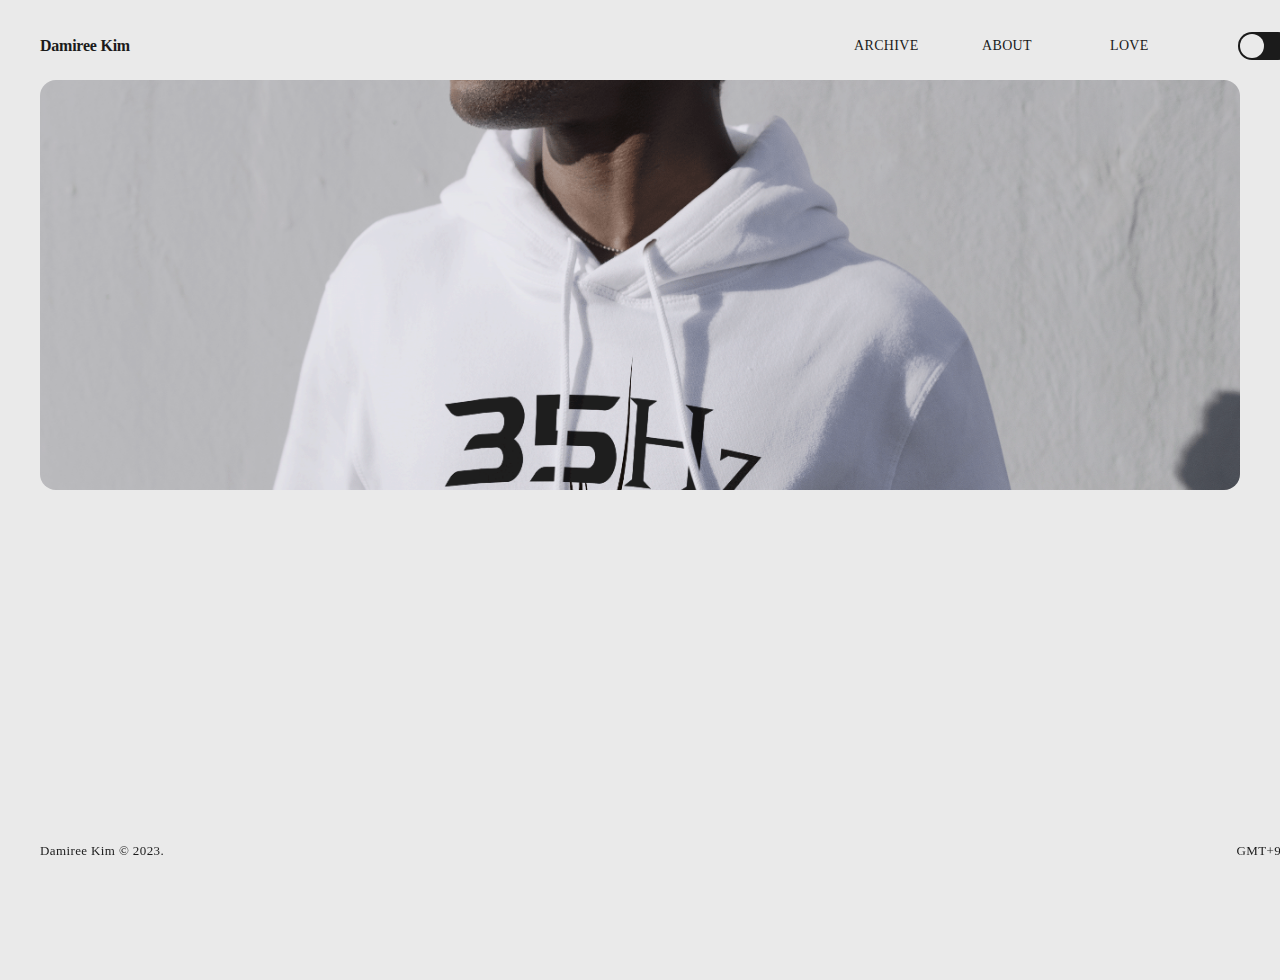
==== index.html @ 9832e416 "Update index.html" ====
<!DOCTYPE html>
<html>
<head>
    <meta charset="UTF-8">
    <meta name="viewport" content="width=device-width, initial-scale=1.0">
    <link rel="stylesheet" href="css/font.css">
    <link rel="stylesheet" href="https://cdnjs.cloudflare.com/ajax/libs/font-awesome/5.15.3/css/all.min.css">
    <!-- Bootstrap -->
    <link href="https://cdn.jsdelivr.net/npm/bootstrap@5.3.0-alpha2/dist/css/bootstrap.min.css" rel="stylesheet" integrity="sha384-aFq/bzH65dt+w6FI2ooMVUpc+21e0SRygnTpmBvdBgSdnuTN7QbdgL+OapgHtvPp" crossorigin="anonymous">
    <!-- My own css -->
    <link rel="stylesheet" href="css/general.css">
    <link rel="stylesheet" href="css/header.css">
    <!-- Favicon- Other meta tags, styles, and scripts go here -->
    <link rel="icon" type="image/x-icon" href="src/favicon.svg">
    <!-- Favicon- For modern browsers, you can also use this line -->
    <link rel="icon" type="image/png" sizes="32x32" href="src/favicon.svg">

    <title>Damiree Kim</title>
</head>
<body style="height: 100vh;">
    <header class="gnb w-100">
        <div class="logo display4">
            <a href="index.html">Damiree Kim</a>
        </div>
        <nav class="menu"> 
            <div class="menu-icon">
               <svg xmlns="http://www.w3.org/2000/svg" width="28" height="28" viewBox="0 0 28 28" fill="none">
                  <path d="M25.9968 9.01431C25.9968 5.14149 22.8394 2 18.947 2C17.0168 2 15.2719 2.77266 13.9968 4.02226C12.7249 2.77266 10.98 2 9.0498 2C5.15739 2 2 5.14149 2 9.01431C2 10.9666 2.80213 12.7281 4.09321 14C2.80213 15.2719 2 17.0366 2 18.9857C2 22.8585 5.15739 26 9.0498 26C10.98 26 12.7249 25.2273 14 23.9777C15.2719 25.2273 17.02 26 18.9502 26C22.8426 26 26 22.8585 26 18.9857C26 17.0334 25.1979 15.2719 23.9068 14C25.1979 12.7281 26 10.9634 26 9.01431H25.9968ZM16.8154 14.4769C16.5373 14.7891 15.7449 14.4769 15.7449 14.4769C15.045 14.4769 14.4762 15.0429 14.4762 15.7393C14.4762 15.7393 14.7854 16.5262 14.4762 16.8045C14.1979 17.0549 13.7957 17.0549 13.5174 16.8045C13.2083 16.5262 13.5174 15.7393 13.5174 15.7393C13.5174 15.0429 12.9486 14.4769 12.2487 14.4769C12.2487 14.4769 11.4563 14.7891 11.1782 14.4769C10.9303 14.1988 10.9303 13.8012 11.1782 13.5231C11.4563 13.2109 12.2487 13.5231 12.2487 13.5231C12.9486 13.5231 13.5174 12.9571 13.5174 12.2607C13.5174 12.2607 13.2083 11.4738 13.5174 11.1955C13.7957 10.9451 14.1979 10.9451 14.4762 11.1955C14.7854 11.4738 14.4762 12.2607 14.4762 12.2607C14.4762 12.9571 15.045 13.5231 15.7449 13.5231C15.7449 13.5231 16.5373 13.2109 16.8154 13.5231C17.0633 13.8012 17.0633 14.1988 16.8154 14.4769Z" fill="var(--Background-text1)"/>
                </svg>
            </div>
            <ul class="menu-tab">
                <li><a class="display5" href="html/archive.html">Archive</a></li>
                <li><a class="display5" href="html/about.html">About</a></li>
                <li><a class="display5" href="html/love.html">Love</a></li>
                <div class="menu-side-contact body3">
                    <p>damiree813@gmail.com<br>
                    <a href="https://www.instagram.com/damiree_813"target="_blank">IG @damiree_813</a><br>
                    <a href="www.linkedin.com/in/damiree-kim"target="_blank">Linkedin</a>,
                    <a href="https://drive.google.com/file/d/16CGVH6zFcs6G1gk_D2GNvM2GMzkMR9fu/view"target="_blank">CV</a></p>
                </div>
            </ul>

            <div class="toggle-container"> 
                <svg class="icon-sun fas fa-sun" xmlns="http://www.w3.org/2000/svg" width="24" height="24" viewBox="0 0 24 24" fill="none">
                    <path fill-rule="evenodd" clip-rule="evenodd" d="M12.7992 1.99922C12.7992 1.55739 12.441 1.19922 11.9992 1.19922C11.5574 1.19922 11.1992 1.55739 11.1992 1.99922V5.99922C11.1992 6.44105 11.5574 6.79922 11.9992 6.79922C12.441 6.79922 12.7992 6.44105 12.7992 5.99922V1.99922ZM12.7992 17.9992C12.7992 17.5574 12.441 17.1992 11.9992 17.1992C11.5574 17.1992 11.1992 17.5574 11.1992 17.9992V21.9992C11.1992 22.441 11.5574 22.7992 11.9992 22.7992C12.441 22.7992 12.7992 22.441 12.7992 21.9992V17.9992ZM1.19922 11.9992C1.19922 11.5574 1.55739 11.1992 1.99922 11.1992H5.99922C6.44105 11.1992 6.79922 11.5574 6.79922 11.9992C6.79922 12.441 6.44105 12.7992 5.99922 12.7992H1.99922C1.55739 12.7992 1.19922 12.441 1.19922 11.9992ZM17.9992 11.1992C17.5574 11.1992 17.1992 11.5574 17.1992 11.9992C17.1992 12.441 17.5574 12.7992 17.9992 12.7992H21.9992C22.441 12.7992 22.7992 12.441 22.7992 11.9992C22.7992 11.5574 22.441 11.1992 21.9992 11.1992H17.9992ZM15.4335 8.39303C15.1211 8.08061 15.1211 7.57408 15.4335 7.26166L18.262 4.43323C18.5744 4.12081 19.0809 4.12081 19.3933 4.43323C19.7058 4.74565 19.7058 5.25218 19.3933 5.5646L16.5649 8.39303C16.2525 8.70545 15.746 8.70545 15.4335 8.39303ZM15.4335 16.5649C15.1211 16.2525 15.1211 15.746 15.4335 15.4335C15.746 15.1211 16.2525 15.1211 16.5649 15.4335L19.3933 18.262C19.7058 18.5744 19.7058 19.0809 19.3933 19.3933C19.0809 19.7058 18.5744 19.7058 18.262 19.3933L15.4335 16.5649ZM4.43353 19.393C4.12111 19.0806 4.12111 18.5741 4.43353 18.2617L7.26196 15.4332C7.57438 15.1208 8.08091 15.1208 8.39333 15.4332C8.70575 15.7456 8.70575 16.2522 8.39333 16.5646L5.5649 19.393C5.25248 19.7054 4.74595 19.7054 4.43353 19.393ZM4.43353 5.5649C4.12111 5.25248 4.12111 4.74595 4.43353 4.43353C4.74595 4.12111 5.25248 4.12111 5.5649 4.43353L8.39333 7.26196C8.70575 7.57438 8.70575 8.08091 8.39333 8.39333C8.08091 8.70575 7.57438 8.70575 7.26196 8.39333L4.43353 5.5649Z" fill="var(--Background-text1)"/></svg>
                <label class="toggle">
                    <input type="checkbox" id="dark-mode-toggle">
                    <span class="slider"></span>
                </label>
                <svg class="icon-moon fas fa-moon" xmlns="http://www.w3.org/2000/svg" width="24" height="24" viewBox="0 0 24 24" fill="none">
                    <path fill-rule="evenodd" clip-rule="evenodd" d="M19.0761 13.9358C19.8621 13.5774 20.8118 14.1724 20.5244 14.987C19.2469 18.6074 15.7446 21.1187 11.7422 20.9957C6.97834 20.8493 3.1507 17.0217 3.00433 12.2578C2.88135 8.25542 5.39256 4.75307 9.01301 3.47562C9.8276 3.1882 10.4186 4.13497 10.0509 4.91661C8.78024 7.61774 8.4385 11.0105 10.647 13.219C12.8815 15.4536 16.3467 15.1804 19.0761 13.9358Z" stroke="var(--Background-text1)" stroke-width="1.6" stroke-linecap="round" stroke-linejoin="round"/>
                </svg>
            </div>
        </nav>
        <script src="js/script.js"></script>
    </header>

    <div class="page-landing h-100">
        <div class="hero-img d-flex align-items-center justify-content-center">
            <a href="html/archive.html"><img src="src/23reel.png"></a> 
        </div>

        <div class="fade-slide-element landing-container w-100">
            <div class="h3">UIUX<br>Brand Identity<br>Posters<br>Photograph</div>
            <div class="contact">
                <p class="display2">damiree813@gmail.com</p>
                <div class="contact-icon-set">
                    <a href="https://www.behance.net/damiree813fddc" target="_blank"><svg xmlns="http://www.w3.org/2000/svg" width="24" height="24" viewBox="0 0 24 24" fill="none">
                          <path d="M7.78912 5.4035C8.32952 5.39346 8.86916 5.44887 9.39625 5.5685C9.84003 5.66539 10.2614 5.84569 10.6379 6.09981C10.9856 6.3525 11.2608 6.69223 11.4357 7.08488C11.6367 7.5677 11.7337 8.08749 11.7203 8.61033C11.7431 9.18441 11.5965 9.75252 11.2987 10.2439C10.9854 10.7079 10.5524 11.0785 10.0455 11.3164C10.7334 11.5018 11.3325 11.9266 11.7352 12.5143C12.1217 13.137 12.316 13.8599 12.2937 14.5925C12.3064 15.1766 12.1857 15.7559 11.9406 16.2863C11.714 16.7489 11.3823 17.1521 10.972 17.4635C10.5496 17.7716 10.0742 17.9995 9.5695 18.1359C9.04611 18.2807 8.50542 18.3534 7.96237 18.3521H2V5.4035H7.78912ZM7.44509 10.6407C7.86969 10.6582 8.28766 10.5311 8.63063 10.2802C8.79489 10.1339 8.92266 9.95131 9.00374 9.74689C9.08482 9.54247 9.11696 9.32192 9.09759 9.10286C9.10858 8.84701 9.05764 8.59229 8.94909 8.36035C8.85701 8.17568 8.71383 8.02133 8.53658 7.91566C8.35705 7.79935 8.15535 7.72153 7.94422 7.68714C7.71514 7.64276 7.48203 7.62257 7.24874 7.62691H4.70109V10.6522H7.44509V10.6407ZM7.59359 16.1534C7.85037 16.1569 8.10662 16.1292 8.35673 16.0709C8.58529 16.0204 8.80205 15.9266 8.99529 15.7945C9.1846 15.6625 9.33754 15.4849 9.43997 15.2781C9.55874 15.0144 9.61331 14.7263 9.5992 14.4374C9.62495 14.1741 9.59008 13.9085 9.49727 13.6608C9.40446 13.4131 9.25617 13.19 9.06377 13.0085C8.65596 12.7081 8.1562 12.5593 7.65052 12.5877H4.70109V16.1534H7.59359Z" fill="var(--Background-text1)"/>
                          <path d="M16.1407 16.1061C16.3527 16.3026 16.6025 16.454 16.8748 16.551C17.1471 16.648 17.4362 16.6886 17.7247 16.6704C18.1821 16.682 18.6305 16.5428 19.001 16.2744C19.3024 16.0784 19.5307 15.7884 19.6503 15.4494H21.8044C21.5749 16.4145 21.0144 17.2687 20.2204 17.8634C19.4587 18.369 18.5585 18.625 17.6447 18.596C16.9925 18.6046 16.3453 18.482 15.7414 18.2355C15.1951 18.0077 14.7052 17.6633 14.3059 17.2265C13.908 16.7688 13.6024 16.2384 13.4058 15.6647C13.1851 15.0235 13.0771 14.3488 13.0865 13.6707C13.0825 13.0039 13.1941 12.3415 13.4165 11.7129C13.7153 10.8286 14.2865 10.0616 15.0482 9.52213C15.8099 8.98261 16.7229 8.69825 17.6563 8.70987C18.3453 8.69547 19.0268 8.85673 19.6363 9.17848C20.1873 9.4806 20.6626 9.90371 21.0264 10.416C21.3987 10.9535 21.6655 11.5569 21.8127 12.1939C21.9741 12.878 22.0317 13.5825 21.9835 14.2837H15.5673C15.5153 14.9425 15.7209 15.5958 16.1407 16.1061ZM18.9557 11.1816C18.7761 11.002 18.5602 10.863 18.3224 10.7739C18.0845 10.6848 17.8304 10.6477 17.5771 10.6652C17.2409 10.6523 16.9073 10.7268 16.6085 10.8813C16.3716 11.0117 16.1626 11.1871 15.993 11.3978C15.8428 11.5952 15.7309 11.8191 15.663 12.0578C15.6019 12.2568 15.5637 12.4622 15.5492 12.6699H19.5233C19.4886 12.1284 19.2914 11.61 18.9573 11.1824L18.9557 11.1816Z" fill="var(--Background-text1)"/>
                          <path d="M20.0169 6.26758H15.0371V7.54057H20.0169V6.26758Z" fill="#1B1B1B"/></svg></a>
                    <a href="mailto:damiree813@gmail.com" target="_blank"><svg xmlns="http://www.w3.org/2000/svg" width="24" height="24" viewBox="0 0 24 24" fill="none">
                         <path fill-rule="evenodd" clip-rule="evenodd" d="M4.58947 6.62829L12.0007 11.8161L19.4118 6.62829C19.274 6.35577 18.9906 6.16667 18.6673 6.16667H5.33398C5.01068 6.16667 4.72728 6.35577 4.58947 6.62829ZM19.5007 8.60055L12.4785 13.516C12.1916 13.7169 11.8097 13.7169 11.5228 13.516L4.50065 8.60055V17C4.50065 17.4564 4.87756 17.8333 5.33398 17.8333H18.6673C19.1237 17.8333 19.5007 17.4564 19.5007 17V8.60055ZM2.83398 7C2.83398 5.6231 3.95708 4.5 5.33398 4.5H18.6673C20.0442 4.5 21.1673 5.6231 21.1673 7V17C21.1673 18.3769 20.0442 19.5 18.6673 19.5H5.33398C3.95708 19.5 2.83398 18.3769 2.83398 17V7Z" fill="var(--Background-text1"/></svg></a>
                    <a href="https://www.instagram.com/damiree_813"target="_blank"><svg xmlns="http://www.w3.org/2000/svg" width="24" height="24" viewBox="0 0 24 24" fill="none">
                         <path fill-rule="evenodd" clip-rule="evenodd" d="M7.90909 4.63636C6.10161 4.63636 4.63636 6.10161 4.63636 7.90909V16.0909C4.63636 17.8984 6.10161 19.3636 7.90909 19.3636H16.0909C17.8984 19.3636 19.3636 17.8984 19.3636 16.0909V7.90909C19.3636 6.10161 17.8984 4.63636 16.0909 4.63636H7.90909ZM3 7.90909C3 5.19787 5.19787 3 7.90909 3H16.0909C18.8021 3 21 5.19787 21 7.90909V16.0909C21 18.8021 18.8021 21 16.0909 21H7.90909C5.19787 21 3 18.8021 3 16.0909V7.90909ZM15.6818 7.5C15.6818 7.04813 16.0481 6.68182 16.5 6.68182H16.5082C16.96 6.68182 17.3263 7.04813 17.3263 7.5C17.3263 7.95187 16.96 8.31818 16.5082 8.31818H16.5C16.0481 8.31818 15.6818 7.95187 15.6818 7.5ZM12.3954 9.53662C11.8847 9.46089 11.3632 9.54812 10.9049 9.7859C10.4466 10.0237 10.075 10.3999 9.84289 10.8611C9.61078 11.3222 9.52999 11.8448 9.61201 12.3546C9.69403 12.8643 9.93469 13.3352 10.2998 13.7002C10.6648 14.0653 11.1357 14.306 11.6454 14.388C12.1551 14.47 12.6778 14.3892 13.1389 14.1571C13.6001 13.925 13.9763 13.5534 14.2141 13.0951C14.4519 12.6368 14.5391 12.1153 14.4634 11.6046C14.3861 11.0836 14.1434 10.6014 13.771 10.229C13.3986 9.85661 12.9163 9.61386 12.3954 9.53662ZM10.1512 8.33343C10.915 7.93712 11.7843 7.79174 12.6354 7.91795C13.5037 8.0467 14.3075 8.45127 14.9281 9.0719C15.5487 9.69254 15.9533 10.4963 16.082 11.3645C16.2083 12.2157 16.0629 13.085 15.6666 13.8488C15.2703 14.6125 14.6432 15.2319 13.8746 15.6188C13.106 16.0056 12.235 16.1403 11.3855 16.0036C10.5359 15.8669 9.75111 15.4658 9.14267 14.8573C8.53423 14.2489 8.13313 13.4641 7.99643 12.6145C7.85972 11.765 7.99438 10.894 8.38124 10.1254C8.76809 9.35678 9.38746 8.72973 10.1512 8.33343Z" fill="var(--Background-text1)"/></svg></a>
                    <a href="https://www.linkedin.com/in/damiree-kim/" target="_blank">
                        <svg xmlns="http://www.w3.org/2000/svg" width="24" height="24" viewBox="0 0 24 24" fill="none">
                         <path d="M21 4.32353V19.6765C21 20.0275 20.8606 20.3641 20.6123 20.6123C20.3641 20.8606 20.0275 21 19.6765 21H4.32353C3.97251 21 3.63586 20.8606 3.38765 20.6123C3.13944 20.3641 3 20.0275 3 19.6765V4.32353C3 3.97251 3.13944 3.63586 3.38765 3.38765C3.63586 3.13944 3.97251 3 4.32353 3H19.6765C20.0275 3 20.3641 3.13944 20.6123 3.38765C20.8606 3.63586 21 3.97251 21 4.32353ZM8.29412 9.88235H5.64706V18.3529H8.29412V9.88235ZM8.53235 6.97059C8.53375 6.77036 8.49569 6.57182 8.42035 6.3863C8.34502 6.20078 8.23387 6.03191 8.09328 5.88935C7.95268 5.74678 7.78537 5.6333 7.60091 5.5554C7.41646 5.47749 7.21846 5.43668 7.01824 5.43529H6.97059C6.5634 5.43529 6.17289 5.59705 5.88497 5.88497C5.59705 6.17289 5.43529 6.5634 5.43529 6.97059C5.43529 7.37777 5.59705 7.76828 5.88497 8.05621C6.17289 8.34413 6.5634 8.50588 6.97059 8.50588C7.17083 8.51081 7.37008 8.47623 7.55696 8.40413C7.74383 8.33202 7.91467 8.2238 8.0597 8.08565C8.20474 7.94749 8.32113 7.78212 8.40223 7.59897C8.48333 7.41582 8.52755 7.21848 8.53235 7.01824V6.97059ZM18.3529 13.2071C18.3529 10.6606 16.7329 9.67059 15.1235 9.67059C14.5966 9.6442 14.0719 9.75644 13.6019 9.9961C13.1318 10.2358 12.7328 10.5945 12.4447 11.0365H12.3706V9.88235H9.88235V18.3529H12.5294V13.8476C12.4911 13.3862 12.6365 12.9283 12.9339 12.5735C13.2313 12.2186 13.6567 11.9954 14.1176 11.9524H14.2182C15.06 11.9524 15.6847 12.4818 15.6847 13.8159V18.3529H18.3318L18.3529 13.2071Z" fill="var(--Background-text1"/>
                        </svg></a>
                </div>
            </div>
        </div>
        
        <div class="footer body3">
            <p>Damiree Kim © 2023.</p>
            <p>GMT+9 (KST)</p>
        </div>
    </div>
    <div class="arrow-container">
        <div class="arrow"></div>
    </div>
    <!-- Rest of your content -->
</body>
</html>


<!--
        
-->
---- css/font.css ----
/* Fonts */

@font-face {
    font-family: 'neuehaasdisplayroman';
    src: url('./neuehaasdisplayroman-webfont.woff2') format('woff2'),
         url('./neuehaasdisplayroman-webfont.woff') format('woff'),
         url('./NeueHaasDisplayRoman.ttf') format('ttf');
    font-weight: normal;
    font-style: normal;

}

@font-face {
    font-family: './galano_grotesqueregular';
    src: url('./galanogrotesqueregular-webfont.woff2') format('woff2'),
         url('./galanogrotesqueregular-webfont.woff') format('woff'),
         url('./GalanoGrotesqueRegular.otf') format('otf');
    font-weight: normal;
    font-style: normal;
}


@font-face {
    font-family: 'galano_grotesquelight';
    src: url('./galanogrotesquelight-webfont.woff2') format('woff2'),
         url('./galanogrotesquelight-webfont.woff') format('woff'),
         url('./GalanoGrotesqueLight.otf') format('otf');
    font-weight: normal;
    font-style: normal;

}

@font-face {
    font-family: './galano_grotesquemedium';
    src: url('./galanogrotesquemedium-webfont.woff2') format('woff2'),
         url('./galanogrotesquemedium-webfont.woff') format('woff'),
         url('./GalanoGrotesqueMedium.otf') format('otf');

    font-weight: normal;
    font-style: normal;

}


h1, .h1{
    font-family: Neue Haas Grotesk Display Pro;
    font-size: 64px;
    font-style: normal;
    font-weight: 500;
    line-height: 64px; /* 100% */
}

h2, .h2{
    font-family: Neue Haas Grotesk Display Pro;
    font-size: 48px;
    font-style: normal;
    font-weight: 500;
    line-height: 48px; /* 100% */
    letter-spacing: 1.536px;
    text-transform: uppercase;
}

h3, .h3{
    font-family: Neue Haas Grotesk Display Pro;
    font-size: 3.2rem;
    font-style: normal;
    font-weight: 400;
    line-height: 120%; 
}

h4, .h4{
    font-family: Neue Haas Grotesk Display Pro;
    font-size: 3.2rem;
    font-style: normal;
    font-weight: 400;
    line-height: 150%; /* 142.857% */
    letter-spacing: 0.896px;
}


.display1{
    text-align: center;
    font-family: Galano Grotesque;
    font-size: 88px;
    font-style: normal;
    font-weight: 800;
    line-height: 80px; /* 90.909% */
}

.display2{
    font-family: Galano Grotesque;
    font-size: 3.2rem;
    font-style: normal;
    font-weight: 500;
    line-height: 48px; /* 100% */
}

.display3{
    font-family: Galano Grotesque;
    font-size: 24px;
    font-style: normal;
    font-weight: 500;
    line-height: 24px; /* 100% */
    text-transform: uppercase;
}

.display4{
    font-family: Galano Grotesque;
    font-size: 16px;
    font-style: normal;
    font-weight: 600;
    line-height: 20px; /* 125% */
    letter-spacing: -0.24px;
}

.display5{
    font-family: Galano Grotesque;
    font-size: 14px;
    font-style: normal;
    font-weight: 500;
    line-height: 20px; /* 142.857% */
    letter-spacing: 0.35px;
    text-transform: uppercase;
}

.display6{
    font-family: Galano Grotesque;
    font-size: 32px;
    font-style: normal;
    font-weight: 500;
    line-height: 32px; /* 100% */
}

.display7{
    font-family: Galano Grotesque;
    font-size: 56px;
    font-style: normal;
    font-weight: 400;
    line-height: 48px; /* 85.714% */
}
.body1{
    font-family: Neue Haas Grotesk Display Pro;
    font-size: 16px;
    font-style: normal;
    font-weight: 500;
    line-height: 120%;
    letter-spacing: 0.512px;
}

.body2{
    font-family: Neue Haas Grotesk Display Pro;
    font-size: 14px;
    font-style: normal;
    font-weight: 500;
    line-height: 24px; /* 171.429% */
    letter-spacing: 0.448px;
}

.body3{
    font-family: Neue Haas Grotesk Display Pro;
    font-size: 13px;
    font-style: normal;
    font-weight: 400;
    line-height: 140%;
    letter-spacing: 0.384px;
}

.body4{
    font-family: Neue Haas Grotesk Display Pro;
    font-size: 16px;
    font-style: normal;
    font-weight: 400;
    line-height: 150%;
    letter-spacing: 0.512px;
}
---- css/general.css ----
/*Reset*/
html, body, div, span, applet, object, iframe,
h1, h2, h3, h4, h5, h6, p, blockquote, pre,
a, abbr, acronym, address, big, cite, code,
del, dfn, em, img, ins, kbd, q, s, samp,
small, strike, strong, sub, sup, tt, var,
b, u, i, center,
dl, dt, dd, ol, ul, li,
fieldset, form, label, legend,
table, caption, tbody, tfoot, thead, tr, th, td,
article, aside, canvas, details, embed, 
figure, figcaption, footer, header, hgroup, 
menu, nav, output, ruby, section, summary,
time, mark, audio, video {
    margin: 0;
    padding: 0;
    border: 0;
    font-size: 16px;
    font: inherit;
    vertical-align: baseline;
}
/* HTML5 display-role reset for older browsers */
article, aside, details, figcaption, figure, 
footer, header, hgroup, menu, nav, section {
    display: block;
}
body {
    line-height: 1;
}
ol, ul {
    list-style: none;
}
blockquote, q {
    quotes: none;
}
blockquote:before, blockquote:after,
q:before, q:after {
    content: '';
    content: none;
}
table {
    border-collapse: collapse;
    border-spacing: 0;
}

a{
    text-decoration:none;
}


/* Colours */
:root {
    --Background-color: #EAEAEA;
    --Background-text1: #1b1b1b;
    --Background-text2: #4b4b4b;
    --Background-text3: #a5a5a5;
    --Point-color:#1b1b1b; /*('#AAFFBB');*/

    --Background-black: #1b1b1b;
    --Background-gray1: #EAEAEA;
    --Background-gray2: #A5A5A5;
    --Background-gray3: #646464;
    --Background-gray4: #4B4B4B;
    --Background-white: #F5F5F5;
    --Display-font:'Galano Grotesque';
}

/*GNB*/

.gnb {
    background-color: var(--Background-color);
    color: var(--Background-text1);
    align-items: center;
    display: flex;
    max-width: 100vw;
    padding: 32px 40px 8px 40px;
    justify-content: space-between;
    position: fixed;
    top: 0px;
    left: 0;
    z-index: 1000;
    width: 100%;
    transition: top 0.3s ease-in-out;
}
.page-landing{
    margin-top: 80px;
}

.page-archive,.page-love,.page-about {
  margin-top: 64px; /* Add space below the GNB */
}
    /* Style the menu icon (cloba) */
.menu-icon {
    display: none; /* Hide by default */
    cursor: pointer;
}
/* contact inside a mobile menu */
.menu-side-contact {
    display: none;
}

    /* Style the menu icon (menu index) */
.menu-tab, .menu{
    display: flex;
    align-items: center;
    flex-direction: row;
    gap: 8px;
}
.menu-tab li{
    width:120px;
}
.gnb a{
    color:var(--Background-text1);
}

img{
    width:100%;
    align-items: center;
}

/*image fade in*/
@keyframes fade-slide-in {
  0% {
    opacity: 0;
    transform: translateY(20%);
  }
  100% {
    opacity: 1;
    transform: translateY(0);
  }
}

.fade-slide-element {
  opacity: 0;
  transform: translateY(20%);
  animation: fade-slide-in 0.8s ease-in-out forwards;
}

.footer{
    width: 100%;
    padding-right: 80px;
    display: flex;
    justify-content: space-between;
    position: fixed;
    bottom: 40px;
    z-index: 1200;
}
.side-contact p{
    position: fixed;
    bottom: 40px;
}
.side-contact a{
    color: var(--Background-text1);
}

/* Light Mode Styles */
body {
    background-color: var(--Background-color);
    margin:0px 40px;
    color: var(--Background-text1);
}

/* Dark Mode Styles*/
body.dark-mode .menu-icon path {
    fill: var(--Background-gray1);
}

body.dark-mode .menu-tab {
    background-color: var(--Background-black);
}

body.dark-mode{
    background-color: var(--Background-black);
    color: var(--Background-gray1);
}

body.dark-mode .side-contact a{
    color: var(--Background-gray1);
}

body.dark-mode .gnb {
    background-color: var(--Background-black);
    color: var(--Background-gray1);
}

body.dark-mode .gnb a {
    color: var(--Background-gray1);
}

body.dark-mode .gnb .slider {
    background-color: var(--Background-gray1);
}

body.dark-mode .gnb .slider:before {
    background-color: var(--Background-black);
}

body.dark-mode .gnb .icon-sun path {
    fill: var(--Background-gray1);
}

/* Toggle Styles */
.toggle-container {
    display: flex;
    align-items: center;
    gap: 4px;
}

.toggle {
    position: relative;
    display: inline-block;
    width: 54px;
    height: 28px;
}

.toggle input[type="checkbox"] {
    opacity: 0;
    width: 0;
    height: 0;
}

.slider {
    position: absolute;
    cursor: pointer;
    top: 0;
    left: 0;
    right: 0;
    bottom: 0;
    background-color: var(--Background-text1);
    transition: 0.4s;
    border-radius: 34px;
}


/* 동그라미 */
.slider:before {
    position: absolute;
    content: "";
    height: 24px;
    width: 24px;
    left: 2px;
    bottom: 2px;
    background-color: var(--Background-color);
    transition: 0.4s;
    border-radius: 50%;
}


/* in light mode, toggle background color*/
input:checked + .slider {
    background-color: var(--Background-text1);
}

/* when you press the btn, 동그라미's movement*/
input:checked + .slider:before {
    transform: translateX(26px);
    background-color: var(--Background-color);
}


/* Media query for mobile devices */
@media (max-width: 768px) {
    body {
        margin:0px 16px;
        max-width: 100vw;
    }

    .gnb {
        display: flex;
        width: 100%;
        padding: 16px 32px 16px 16px;
        align-items: center;
        gap: 8px;
    }

    .menu{
        display: flex;
        flex-direction: row-reverse;
        gap:16px;
    }

/*menu mobile*/
    .menu-icon {
        display: flex; /* Show the menu icon for mobile */
    }
    .page-landing{
        position: relative;
    }
    .menu-tab{
        display: none;
    }
    .menu-tab .display5{
        font-size: 48px;
        font-style: normal;
        font-weight: 500;
        line-height: 48px; /* 100% */
        letter-spacing: 1.536px;
        text-transform: uppercase;
    }

    .menu-tab.active {
        display: flex; /* Show the menu items when active */
        flex-direction: column;
        align-items: flex-start;
        gap: 32px;
        align-self: stretch;
        position: absolute;
        top:60px;
        left:0px;
        padding-bottom: 100vh;
        padding-top:16px;
        z-index: 1100;
        width:100vw;
        background-color: var(--Background-color);
    }
    .menu-side-contact {
        display: flex;
        flex-direction: column;
        gap: 8px;
        margin-top:24vh;
    }
}

/* Media query for big devices */
@media screen and (min-width: 2000px){
    body, .gnb {
        margin:0px 80px;
    }
    .archive-img{
        height: 480px;
    }
}
---- css/header.css ----
/* Landing page */

.hero-img{
    border-radius: 16px;
    height:32vw;
    overflow: hidden;
    margin-bottom: 24px;
}
.page-landing .h3{
    color: var(--Background-text3);
    font-family: Neue Haas Grotesk Display Pro;
    font-size: 3.2rem;
    font-style: normal;
    font-weight: 500;
    line-height: 120%; 
    opacity: 0.5; 
}
.landing-container{
    display: flex;
    justify-content: space-between;
}
.contact{
    flex-direction: column;
    text-align: right;
}
.contact-icon-set{
    display: flex;
    justify-content: flex-end;
    gap:16px;
    margin-top:16px;
}
.contact-icon-set a{
    width: 24px;
}



/* Media query for tablet devices */
@media screen and (max-width: 1200px){
    .contact .display2{
        font-size: 2.6rem;
    }
    .page-landing .h3{
        font-size: 2.6rem;
    }
}

@media screen and (max-width: 768px){
    /*hero imag*/
    .landing-container{
        display: none;
    }

    .hero-img{
        height: 80vh; /* 100% of viewport height */
    }

    .hero-img img{
        width: 100%;
        height: 100%;
        object-fit: cover; 
    }

    .footer{
    padding-right: 32px;
    }
}
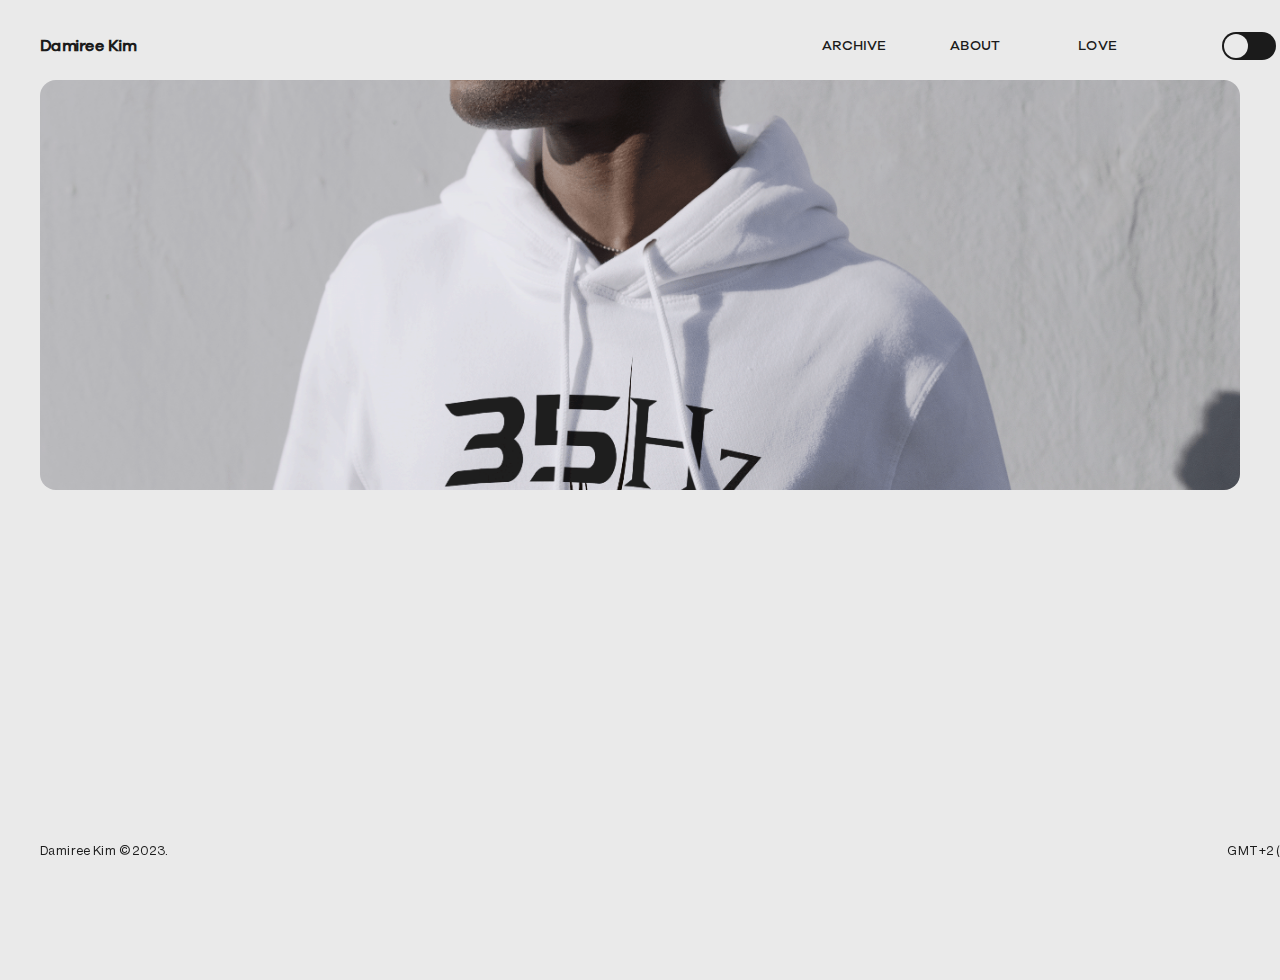
==== commit 8b1725f7: "Update index.html" ====
--- a/index.html
+++ b/index.html
@@ -83,7 +83,8 @@
         
         <div class="footer body3">
             <p>Damiree Kim © 2023.</p>
-            <p>GMT+9 (KST)</p>
+            <p>GMT+2 (CEST)</p>
+            <!--<p>GMT+9 (KST)</p>-->
         </div>
     </div>
     <div class="arrow-container">
--- a/css/font.css
+++ b/css/font.css
@@ -1,45 +1,56 @@
 /* Fonts */
-
 @font-face {
-    font-family: 'neuehaasdisplayroman';
-    src: url('./neuehaasdisplayroman-webfont.woff2') format('woff2'),
-         url('./neuehaasdisplayroman-webfont.woff') format('woff'),
-         url('./NeueHaasDisplayRoman.ttf') format('ttf');
-    font-weight: normal;
+    font-family: 'Galano Grotesque';
+    src: url('GalanoGrotesque-Medium.eot');
+    src: url('GalanoGrotesque-Medium.eot?#iefix') format('embedded-opentype'),
+        url('GalanoGrotesque-Medium.woff2') format('woff2'),
+        url('GalanoGrotesque-Medium.woff') format('woff'),
+        url('GalanoGrotesque-Medium.ttf') format('truetype'),
+        url('GalanoGrotesque-Medium.svg#GalanoGrotesque-Medium') format('svg');
+    font-weight: 500;
     font-style: normal;
-
+    font-display: swap;
 }
 
 @font-face {
-    font-family: './galano_grotesqueregular';
-    src: url('./galanogrotesqueregular-webfont.woff2') format('woff2'),
-         url('./galanogrotesqueregular-webfont.woff') format('woff'),
-         url('./GalanoGrotesqueRegular.otf') format('otf');
-    font-weight: normal;
+    font-family: 'Galano Grotesque';
+    src: url('GalanoGrotesque-Light.eot');
+    src: url('GalanoGrotesque-Light.eot?#iefix') format('embedded-opentype'),
+        url('GalanoGrotesque-Light.woff2') format('woff2'),
+        url('GalanoGrotesque-Light.woff') format('woff'),
+        url('GalanoGrotesque-Light.ttf') format('truetype'),
+        url('GalanoGrotesque-Light.svg#GalanoGrotesque-Light') format('svg');
+    font-weight: 300;
     font-style: normal;
-}
-
-
-@font-face {
-    font-family: 'galano_grotesquelight';
-    src: url('./galanogrotesquelight-webfont.woff2') format('woff2'),
-         url('./galanogrotesquelight-webfont.woff') format('woff'),
-         url('./GalanoGrotesqueLight.otf') format('otf');
-    font-weight: normal;
-    font-style: normal;
-
+    font-display: swap;
 }
 
 @font-face {
-    font-family: './galano_grotesquemedium';
-    src: url('./galanogrotesquemedium-webfont.woff2') format('woff2'),
-         url('./galanogrotesquemedium-webfont.woff') format('woff'),
-         url('./GalanoGrotesqueMedium.otf') format('otf');
-
+    font-family: 'Galano Grotesque';
+    src: url('GalanoGrotesque-Regular.eot');
+    src: url('GalanoGrotesque-Regular.eot?#iefix') format('embedded-opentype'),
+        url('GalanoGrotesque-Regular.woff2') format('woff2'),
+        url('GalanoGrotesque-Regular.woff') format('woff'),
+        url('GalanoGrotesque-Regular.ttf') format('truetype'),
+        url('GalanoGrotesque-Regular.svg#GalanoGrotesque-Regular') format('svg');
     font-weight: normal;
     font-style: normal;
+    font-display: swap;
+}
 
+@font-face {
+    font-family: 'Neue Haas Grotesk Display Pro';
+    src: url('NeueHaasDisplay-Roman.eot');
+    src: url('NeueHaasDisplay-Roman.eot?#iefix') format('embedded-opentype'),
+        url('NeueHaasDisplay-Roman.woff2') format('woff2'),
+        url('NeueHaasDisplay-Roman.woff') format('woff'),
+        url('NeueHaasDisplay-Roman.ttf') format('truetype'),
+        url('NeueHaasDisplay-Roman.svg#NeueHaasDisplay-Roman') format('svg');
+    font-weight: 500;
+    font-style: normal;
+    font-display: swap;
 }
+
 
 
 h1, .h1{
--- a/css/general.css
+++ b/css/general.css
@@ -104,6 +104,7 @@
     display: flex;
     align-items: center;
     flex-direction: row;
+    margin: 0 16px;
     gap: 8px;
 }
 .menu-tab li{
@@ -268,7 +269,7 @@
     .gnb {
         display: flex;
         width: 100%;
-        padding: 16px 32px 16px 16px;
+        padding: 16px;
         align-items: center;
         gap: 8px;
     }
--- a/css/header.css
+++ b/css/header.css
@@ -7,6 +7,15 @@
     overflow: hidden;
     margin-bottom: 24px;
 }
+.hero-img img{
+    width: 100%;
+    transition: 0.6s ease;
+}
+.hero-img img:hover{
+    transform: scale(1.3);
+}
+
+
 .page-landing .h3{
     color: var(--Background-text3);
     font-family: Neue Haas Grotesk Display Pro;
@@ -47,7 +56,7 @@
 }
 
 @media screen and (max-width: 768px){
-    /*hero imag*/
+    /*hero img*/
     .landing-container{
         display: none;
     }
@@ -55,7 +64,11 @@
     .hero-img{
         height: 80vh; /* 100% of viewport height */
     }
-
+    .hero-img a{
+        width: 100%;
+        height: 100%;
+        object-fit: cover; 
+    }
     .hero-img img{
         width: 100%;
         height: 100%;
